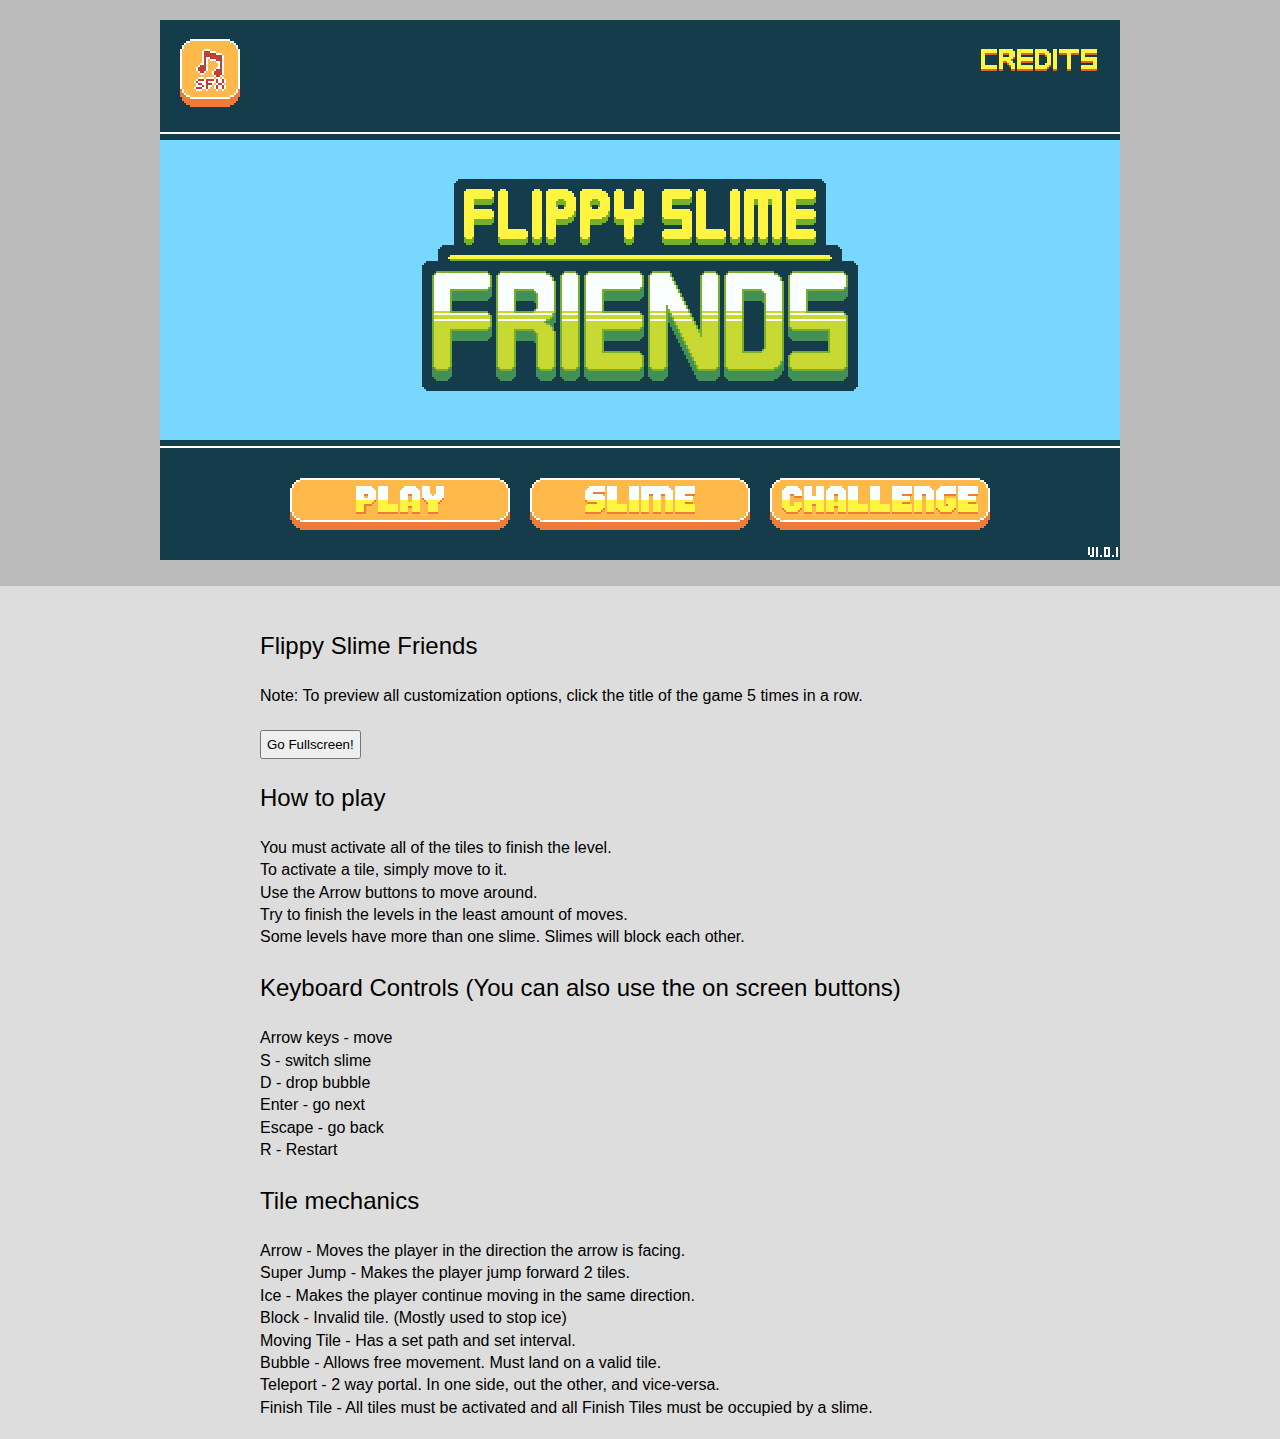
==== index.html @ e9627343 "version 1.0.1, fix music bug" ====
<!doctype html>
<html>
<head>
	<title>libGDX application</title>
	<meta http-equiv="content-type" content="text/html; charset=UTF-8">
	<meta id="gameViewport" name="viewport" content="width=device-width; initial-scale=1; maximum-scale=1; user-scalable=0;">
	<link href="styles.css" rel="stylesheet" type="text/css">
</head>

<body onkeydown="handleKey(event)" onmousedown="handleMouse(event)" style="margin:0;padding:0;background-color:#ddd;font-family:Arial;line-height:1.4;">

<div style="padding:20px; background-color:#bbb" align="center" id="embed-html"></div>
<script type="text/javascript" src="html/html.nocache.js"></script>

<div style="margin: auto; width:760px; max-width:760px; padding:20px;white-space:pre;">
<div style="font-size:24px;">Flippy Slime Friends</div>
Note: To preview all customization options, click the title of the game 5 times in a row.

<a href="fs"><button style="padding:5px;">Go Fullscreen!</button></a>

<div style="font-size:24px;">How to play</div>
You must activate all of the tiles to finish the level.
To activate a tile, simply move to it.
Use the Arrow buttons to move around.
Try to finish the levels in the least amount of moves.
Some levels have more than one slime. Slimes will block each other.

<div style="font-size:24px;">Keyboard Controls (You can also use the on screen buttons)</div>
Arrow keys - move
S - switch slime
D - drop bubble
Enter - go next
Escape - go back
R - Restart

<div style="font-size:24px;">Tile mechanics</div>
Arrow - Moves the player in the direction the arrow is facing.
Super Jump - Makes the player jump forward 2 tiles.
Ice - Makes the player continue moving in the same direction.
Block - Invalid tile. (Mostly used to stop ice)
Moving Tile - Has a set path and set interval.
Bubble - Allows free movement. Must land on a valid tile.
Teleport - 2 way portal. In one side, out the other, and vice-versa.
Finish Tile - All tiles must be activated and all Finish Tiles must be occupied by a slime.
</div>

</body>

<script>

function resize_canvas() {
  canvas_2d.restore();
  canvas_2d.save();

  var current_ratio = canvas_2d.canvas.width / canvas_2d.canvas.height;
  var new_ratio = window.innerWidth / window.innerHeight;
  var xratio = window.innerWidth / canvas_2d.canvas.width;
  var yratio = window.innerHeight / canvas_2d.canvas.height;

  if (current_ratio > new_ratio) screen_size_ratio = xratio;
  else screen_size_ratio = yratio;
  if (screen_size_ratio > 1) screen_size_ratio = 1;

  canvas_2d.scale (screen_size_ratio, screen_size_ratio);
}

function touch_start (event) {
  var touch = event.changedTouches;
  var x = Math.floor (touch[0].clientX / screen_size_ratio);
  var y = Math.floor (touch[0].clientY / screen_size_ratio);
}

function goFullscreen() {
/*
  var canvas = document.querySelector('canvas');
  canvas.addEventListener("touchstart", touch_start,  false);
  canvas.style.setProperty("image-rendering", "optimizeSpeed");
  canvas.style.setProperty("image-rendering", "-moz-crisp-edges");
  canvas.style.setProperty("image-rendering", "-webkit-optimize-contrast");
  canvas.style.setProperty("image-rendering", "-o-crisp-edges");
  canvas.style.setProperty("image-rendering", "pixelated");
  canvas.style.setProperty("-ms-interpolation-mode", "nearest-neighbor");
  canvas.webkitRequestFullScreen(Element.ALLOW_KEYBOARD_INPUT);
  canvas.mozRequestFullScreen();
  */
}

function handleMouse(event) {
  var canvas = document.querySelector('canvas');
  canvas.tabIndex = 1;
}

// if canvas is focused, stop moving around
function handleKey(event) {
  var canvas = document.querySelector('canvas');
  if (canvas == document.activeElement) {
    if (event.keyCode >= 37 && event.keyCode <= 40) {
  	  event.preventDefault();
    }	
  }
}
</script>
</html>
---- styles.css ----
canvas {
    cursor: default;
    outline: none;
}

body {
    background-color: #222222;
}

p {
    text-align: center;
    color: #eeeeee;
}

a {
    text-align: center;
    color: #bbbbff;
}

.superdev {
    color: rgb(37,37,37);
    text-shadow: 0px 1px 1px rgba(250,250,250,0.1);
    font-size: 50pt;
    display: block;
    position: relative;
    text-decoration: none;
    background-color: rgb(83,87,93);
    box-shadow: 0px 3px 0px 0px rgb(34,34,34),
                0px 7px 10px 0px rgb(17,17,17),
                inset 0px 1px 1px 0px rgba(250, 250, 250, .2),
                inset 0px -12px 35px 0px rgba(0, 0, 0, .5);
    width: 70px;
    height: 70px;
    border: 0;
    border-radius: 35px;
    text-align: center;
    line-height: 68px;
}

.superdev:active {
    box-shadow: 0px 0px 0px 0px rgb(34,34,34),
                0px 3px 7px 0px rgb(17,17,17),
                inset 0px 1px 1px 0px rgba(250, 250, 250, .2),
                inset 0px -10px 35px 5px rgba(0, 0, 0, .5);
    background-color: rgb(83,87,93);
    top: 3px;
    color: #fff;
    text-shadow: 0px 0px 3px rgb(250,250,250);
}

.superdev:hover {
    background-color: rgb(100,100,100);
}
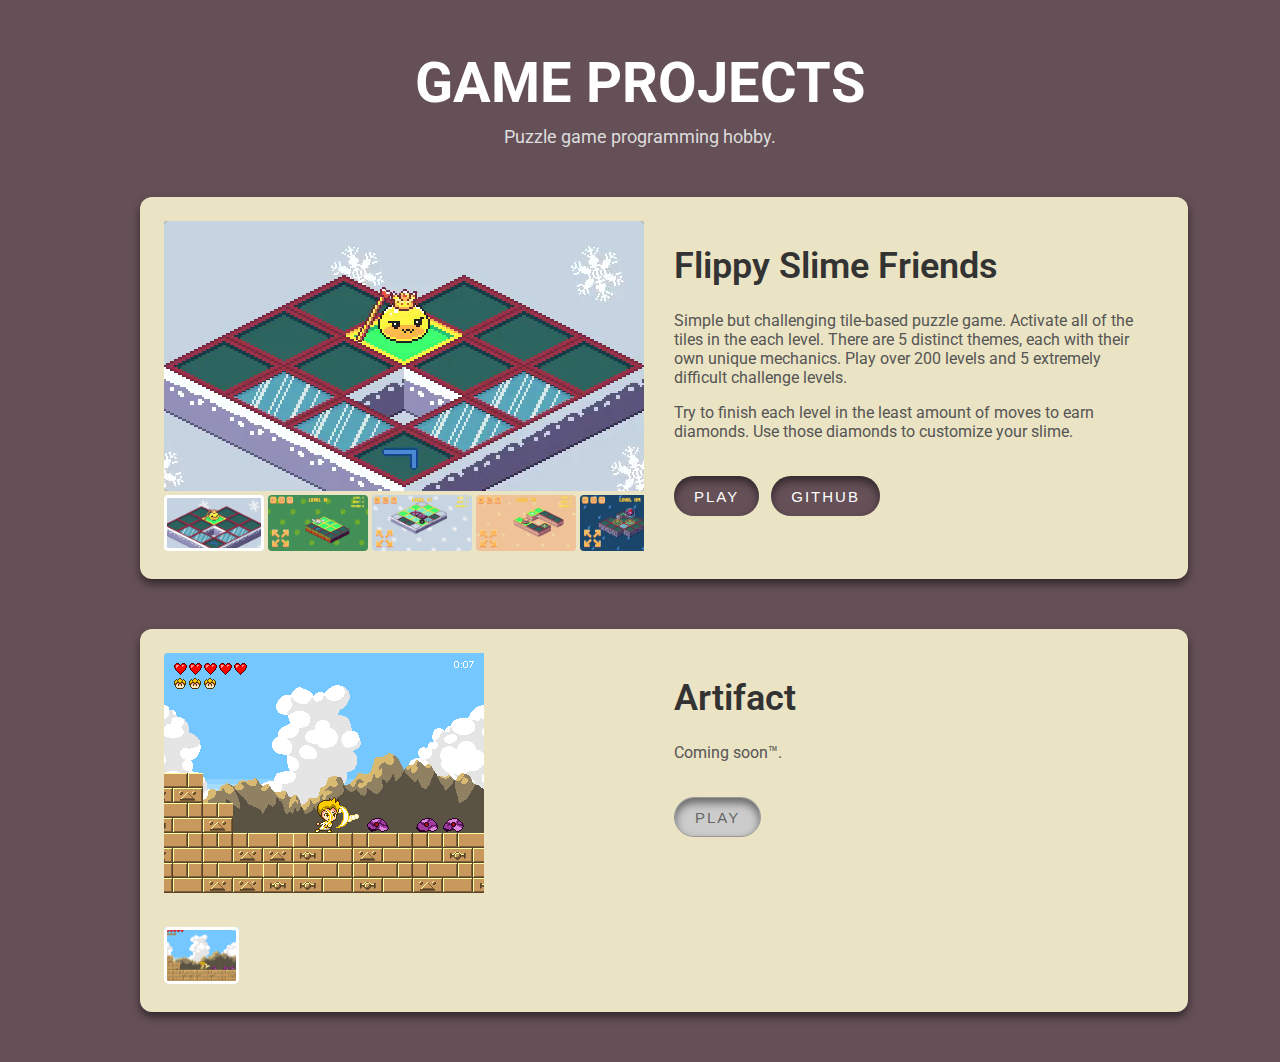
==== commit dc43968c: "actual website rebuild init" ====
--- a/index.html
+++ b/index.html
@@ -1,103 +1,59 @@
 <!doctype html>
 <html>
-<head>
-	<title>libGDX application</title>
-	<meta http-equiv="content-type" content="text/html; charset=UTF-8">
-	<meta id="gameViewport" name="viewport" content="width=device-width; initial-scale=1; maximum-scale=1; user-scalable=0;">
-	<link href="styles.css" rel="stylesheet" type="text/css">
-</head>
-
-<body onkeydown="handleKey(event)" onmousedown="handleMouse(event)" style="margin:0;padding:0;background-color:#ddd;font-family:Arial;line-height:1.4;">
-
-<div style="padding:20px; background-color:#bbb" align="center" id="embed-html"></div>
-<script type="text/javascript" src="html/html.nocache.js"></script>
-
-<div style="margin: auto; width:760px; max-width:760px; padding:20px;white-space:pre;">
-<div style="font-size:24px;">Flippy Slime Friends</div>
-Note: To preview all customization options, click the title of the game 5 times in a row.
-
-<a href="fs"><button style="padding:5px;">Go Fullscreen!</button></a>
-
-<div style="font-size:24px;">How to play</div>
-You must activate all of the tiles to finish the level.
-To activate a tile, simply move to it.
-Use the Arrow buttons to move around.
-Try to finish the levels in the least amount of moves.
-Some levels have more than one slime. Slimes will block each other.
-
-<div style="font-size:24px;">Keyboard Controls (You can also use the on screen buttons)</div>
-Arrow keys - move
-S - switch slime
-D - drop bubble
-Enter - go next
-Escape - go back
-R - Restart
-
-<div style="font-size:24px;">Tile mechanics</div>
-Arrow - Moves the player in the direction the arrow is facing.
-Super Jump - Makes the player jump forward 2 tiles.
-Ice - Makes the player continue moving in the same direction.
-Block - Invalid tile. (Mostly used to stop ice)
-Moving Tile - Has a set path and set interval.
-Bubble - Allows free movement. Must land on a valid tile.
-Teleport - 2 way portal. In one side, out the other, and vice-versa.
-Finish Tile - All tiles must be activated and all Finish Tiles must be occupied by a slime.
-</div>
-
-</body>
-
-<script>
-
-function resize_canvas() {
-  canvas_2d.restore();
-  canvas_2d.save();
-
-  var current_ratio = canvas_2d.canvas.width / canvas_2d.canvas.height;
-  var new_ratio = window.innerWidth / window.innerHeight;
-  var xratio = window.innerWidth / canvas_2d.canvas.width;
-  var yratio = window.innerHeight / canvas_2d.canvas.height;
-
-  if (current_ratio > new_ratio) screen_size_ratio = xratio;
-  else screen_size_ratio = yratio;
-  if (screen_size_ratio > 1) screen_size_ratio = 1;
-
-  canvas_2d.scale (screen_size_ratio, screen_size_ratio);
-}
-
-function touch_start (event) {
-  var touch = event.changedTouches;
-  var x = Math.floor (touch[0].clientX / screen_size_ratio);
-  var y = Math.floor (touch[0].clientY / screen_size_ratio);
-}
-
-function goFullscreen() {
-/*
-  var canvas = document.querySelector('canvas');
-  canvas.addEventListener("touchstart", touch_start,  false);
-  canvas.style.setProperty("image-rendering", "optimizeSpeed");
-  canvas.style.setProperty("image-rendering", "-moz-crisp-edges");
-  canvas.style.setProperty("image-rendering", "-webkit-optimize-contrast");
-  canvas.style.setProperty("image-rendering", "-o-crisp-edges");
-  canvas.style.setProperty("image-rendering", "pixelated");
-  canvas.style.setProperty("-ms-interpolation-mode", "nearest-neighbor");
-  canvas.webkitRequestFullScreen(Element.ALLOW_KEYBOARD_INPUT);
-  canvas.mozRequestFullScreen();
-  */
-}
-
-function handleMouse(event) {
-  var canvas = document.querySelector('canvas');
-  canvas.tabIndex = 1;
-}
-
-// if canvas is focused, stop moving around
-function handleKey(event) {
-  var canvas = document.querySelector('canvas');
-  if (canvas == document.activeElement) {
-    if (event.keyCode >= 37 && event.keyCode <= 40) {
-  	  event.preventDefault();
-    }	
-  }
-}
-</script>
+	<head>
+		<title>Game Projects</title>
+		<meta charset="utf-8">
+		<link rel="stylesheet" href="https://fonts.googleapis.com/css?family=Roboto">
+		<link rel="stylesheet" href="styles.css" type="text/css">
+		<link rel="shortcut icon" href="#">
+		<!--<script src="https://ajax.googleapis.com/ajax/libs/jquery/3.7.1/jquery.min.js"></script>-->
+		<script defer src="script.js"></script>
+	</head>
+	<body>
+		<div class="header">GAME PROJECTS</div>
+		<div class="sub-header">Puzzle game programming hobby.</div>
+		
+		<div class="game-box">
+			<div class="media-box">
+				<div class="gallery-container">
+					<div id="fsfMainImageContainer" class="main-image-container">
+						<video id="fsfMainVideo" width="480" height="270" class="main-video" loop><source id="fsfMainVideoSource"></video>
+						<img id="fsfMainImage" class="main-image">
+					</div>
+					<div class="thumbnail-container scroll-container">
+						<div id="fsfThumbnails" class="thumbnails"></div>
+					</div>
+				</div>
+			</div>
+			<div class="info-box">
+				<div class="game-title"><a class="game-title" href="fsf/index.html">Flippy Slime Friends</a></div>
+				<p>Simple but challenging tile-based puzzle game. Activate all of the tiles in the each level. There are 5 distinct themes, each with their own unique mechanics. Play over 200 levels and 5 extremely difficult challenge levels.</p>
+				<p>Try to finish each level in the least amount of moves to earn diamonds. Use those diamonds to customize your slime.</p>
+				<br/>
+				<a href="fsf/index.html"><button class="game-button">PLAY</button></a>
+				<a href="https://github.com/foreignguymike/flippyslimefriends_java"><button class="game-button">GITHUB</button></a>
+			</div>
+		</div>
+		
+		<div class="game-box">
+			<div class="media-box">
+				<div class="gallery-container">
+					<div id="fsfMainImageContainer" class="main-image-container">
+						<video id="aMainVideo" width="480" height="270" class="main-video" loop><source id="aMainVideoSource"></video>
+						<img id="aMainImage" class="main-image">
+					</div>
+					<div class="thumbnail-container scroll-container">
+						<div id="aThumbnails" class="thumbnails"></div>
+					</div>
+				</div>
+			</div>
+			<div class="info-box">
+				<div class="game-title">Artifact</div>
+				<p>Coming soon&trade;.</p>
+				<br/>
+				<a href="#"><button class="game-button" disabled>PLAY</button></a>
+			</div>
+		</div>
+		
+	</body>
 </html>
--- a/styles.css
+++ b/styles.css
@@ -1,53 +1,167 @@
-canvas {
-    cursor: default;
-    outline: none;
+:root {
+	--cbg: #655057;
+	--ct: #555;
+	--ctt: #333;
+}
+
+* {
+	scrollbar-width: thin;
+	scrollbar-color: var(--cbg) #00000000;
+}
+
+html {
+	display: table;
+	margin: auto;
+	background-color: var(--cbg);
+	height: 100%;
+	font-family: 'Roboto';
 }
 
 body {
-    background-color: #222222;
+	display: table-cell;
+	vertical-align: top;
+	width: 1000px;
+	padding-left: 24px;
+	padding-right: 24px;
 }
 
-p {
-    text-align: center;
-    color: #eeeeee;
+.header {
+	font-weight: 700;
+	font-size: 56px;
+	color: #080808;
+	margin-top: 50px;
+	margin-bottom: 10px;
+	text-align: center;
+	color: #fff;
 }
 
-a {
-    text-align: center;
-    color: #bbbbff;
+.sub-header {
+	font-size: 18px;
+	color: #ddd;
+	margin-bottom: 50px;
+	text-align: center;
 }
 
-.superdev {
-    color: rgb(37,37,37);
-    text-shadow: 0px 1px 1px rgba(250,250,250,0.1);
-    font-size: 50pt;
-    display: block;
-    position: relative;
-    text-decoration: none;
-    background-color: rgb(83,87,93);
-    box-shadow: 0px 3px 0px 0px rgb(34,34,34),
-                0px 7px 10px 0px rgb(17,17,17),
-                inset 0px 1px 1px 0px rgba(250, 250, 250, .2),
-                inset 0px -12px 35px 0px rgba(0, 0, 0, .5);
-    width: 70px;
-    height: 70px;
-    border: 0;
-    border-radius: 35px;
-    text-align: center;
-    line-height: 68px;
+.game-box {
+	float: left;
+	padding: 24px;
+	background-color: #ebe4c4;
+	border-radius: 12px;
+	box-shadow: 0px 5px 8px #00000080;
+	width: 100%;
+	transition: 0.3s;
+	margin-bottom: 50px;
 }
 
-.superdev:active {
-    box-shadow: 0px 0px 0px 0px rgb(34,34,34),
-                0px 3px 7px 0px rgb(17,17,17),
-                inset 0px 1px 1px 0px rgba(250, 250, 250, .2),
-                inset 0px -10px 35px 5px rgba(0, 0, 0, .5);
-    background-color: rgb(83,87,93);
-    top: 3px;
-    color: #fff;
-    text-shadow: 0px 0px 3px rgb(250,250,250);
+.media-box {
+	float: left;
+	margin-right: 30px;
 }
 
-.superdev:hover {
-    background-color: rgb(100,100,100);
+.info-box {
+	font-size: 16px;
+	color: var(--ct);
+	margin-left: 50px;
+	margin-right: 30px;
+	white-space: initial;
+	word-wrap: break-word;
 }
+
+.game-title {
+	font-weight: 600;
+	font-size: 36px;
+	color: var(--ctt);
+	margin-top: 24px;
+	margin-bottom: 24px;
+	text-decoration: none;
+}
+
+.gallery-container {
+    display: flex;
+    flex-direction: column;
+}
+
+.main-image-container {
+	width: 480px;
+    height: 270px;
+	overflow: hidden;
+	margin-bottom: 4px;
+	position: relative;
+	text-align:center;
+	border-radius: 4px;
+}
+
+.main-video {
+	background-color: #000;
+}
+
+.thumbnail-container {
+	width: 480px;
+    overflow-x: auto;
+    white-space: nowrap;
+}
+
+.thumbnails img {
+    width: auto;
+	height: 56.25px;
+    margin-right: 4px;
+	object-fit: contain;
+    cursor: pointer;
+	border-radius: 4px;
+	transition: 0.1s;
+}
+
+.active-thumbnail {
+	outline: 3px solid #fff;
+	outline-offset: -3px;
+}
+
+.game-button {
+	padding-left: 20px;
+	padding-right: 20px;
+	margin-right: 8px;
+	height: 40px;
+	border: 0px;
+	background: #655057;
+	border-radius: 20px;
+	box-shadow: inset 0px 5px 8px #00000080;
+	color: #fff;
+	font-size: 15px;
+	letter-spacing: 2px;
+	transition: 0.3s;
+	cursor: pointer;
+}
+
+.game-button:disabled,
+.game-button[disabled] {
+  border: 1px solid #999999;
+  background-color: #cccccc;
+  color: #666666;
+  cursor: not-allowed;
+}
+
+.game-button:hover:enabled {
+	background: #a58087;
+}
+
+/////////////////////////////
+
+.scroll-container {
+}
+
+::-webkit-scrollbar {
+  height: 10px;
+}
+
+::-webkit-scrollbar-thumb {
+  background: var(--cbg);
+  border-radius: 5px;
+}
+
+:hover::-webkit-scrollbar {
+  height: 10px;
+}
+
+:hover::-webkit-scrollbar-thumb {
+  background: #CB8175;
+}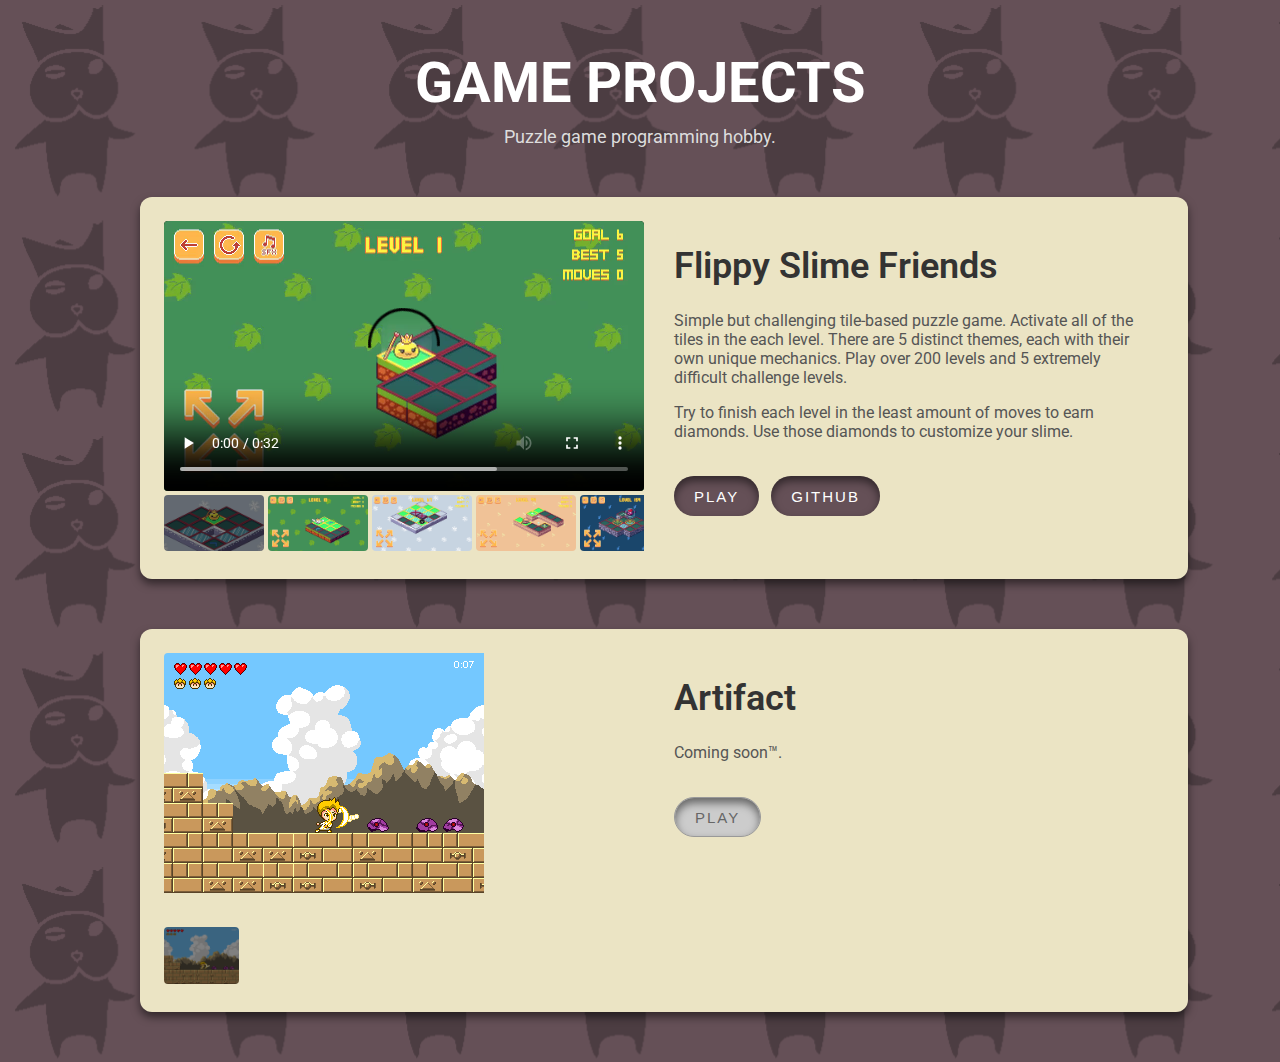
==== commit 43ae63b3: "maybe fix video player? new fsf video" ====
--- a/index.html
+++ b/index.html
@@ -17,7 +17,7 @@
 			<div class="media-box">
 				<div class="gallery-container">
 					<div id="fsfMainImageContainer" class="main-image-container">
-						<video id="fsfMainVideo" width="480" height="270" class="main-video" loop><source id="fsfMainVideoSource"></video>
+						<video id="fsfMainVideo" width="480" height="270" class="main-video" loop controls preload="auto" autoplay="autoplay"><source id="fsfMainVideoSource"></video>
 						<img id="fsfMainImage" class="main-image">
 					</div>
 					<div class="thumbnail-container scroll-container">
@@ -39,10 +39,10 @@
 			<div class="media-box">
 				<div class="gallery-container">
 					<div id="fsfMainImageContainer" class="main-image-container">
-						<video id="aMainVideo" width="480" height="270" class="main-video" loop><source id="aMainVideoSource"></video>
+						<video id="aMainVideo" width="480" height="270" class="main-video" loop controls preload="auto" autoplay="autoplay"><source id="aMainVideoSource"></video>
 						<img id="aMainImage" class="main-image">
 					</div>
-					<div class="thumbnail-container scroll-container">
+					<div class="thumbnail-container cusstom-scroll">
 						<div id="aThumbnails" class="thumbnails"></div>
 					</div>
 				</div>
@@ -51,7 +51,7 @@
 				<div class="game-title">Artifact</div>
 				<p>Coming soon&trade;.</p>
 				<br/>
-				<a href="#"><button class="game-button" disabled>PLAY</button></a>
+				<button class="game-button" disabled>PLAY</button>
 			</div>
 		</div>
 		
--- a/styles.css
+++ b/styles.css
@@ -13,6 +13,8 @@
 	display: table;
 	margin: auto;
 	background-color: var(--cbg);
+	background-image: url("bg.png");
+	background-repeat: space;
 	height: 100%;
 	font-family: 'Roboto';
 }
@@ -108,12 +110,13 @@
 	object-fit: contain;
     cursor: pointer;
 	border-radius: 4px;
-	transition: 0.1s;
+	transition: 0.3s;
 }
 
 .active-thumbnail {
-	outline: 3px solid #fff;
-	outline-offset: -3px;
+	filter: brightness(50%);
+	/*outline: 3px solid #fff;
+	outline-offset: -3px;*/
 }
 
 .game-button {
@@ -134,10 +137,10 @@
 
 .game-button:disabled,
 .game-button[disabled] {
-  border: 1px solid #999999;
-  background-color: #cccccc;
-  color: #666666;
-  cursor: not-allowed;
+	border: 1px solid #999999;
+	background-color: #cccccc;
+	color: #666666;
+	cursor: not-allowed;
 }
 
 .game-button:hover:enabled {
@@ -146,22 +149,20 @@
 
 /////////////////////////////
 
-.scroll-container {
-}
-
 ::-webkit-scrollbar {
-  height: 10px;
+	width: 10px
+	height: 10px;
 }
 
 ::-webkit-scrollbar-thumb {
-  background: var(--cbg);
-  border-radius: 5px;
+	background: var(--cbg);
+	border-radius: 5px;
 }
 
-:hover::-webkit-scrollbar {
-  height: 10px;
+hover::-webkit-scrollbar {
+	height: 10px;
 }
 
-:hover::-webkit-scrollbar-thumb {
-  background: #CB8175;
+hover::-webkit-scrollbar-thumb {
+	background: #CB8175;
 }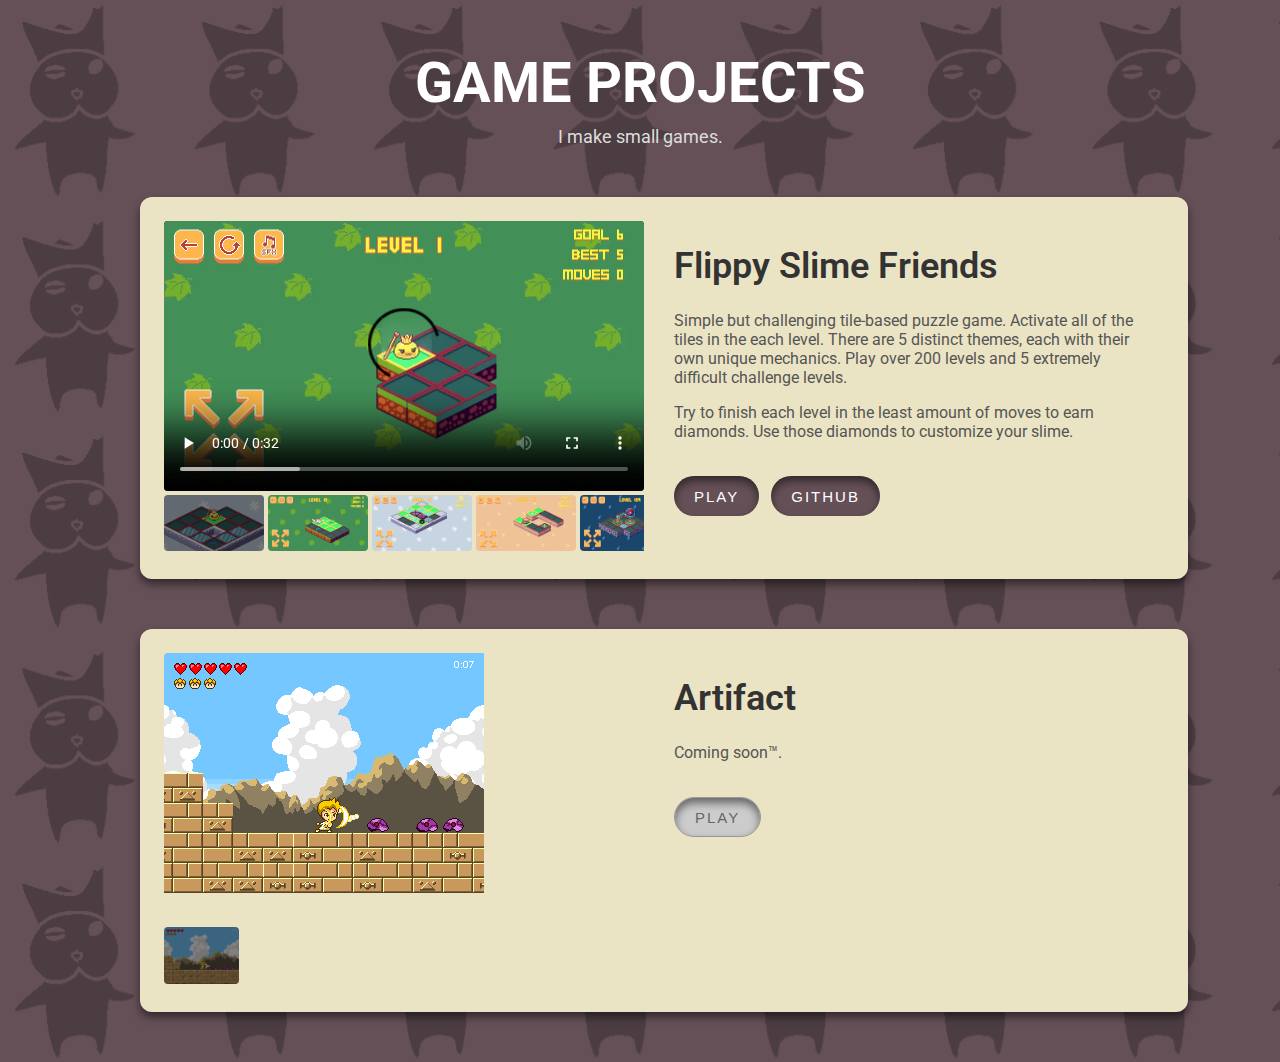
==== commit 6e8f089f: "first favicon" ====
--- a/index.html
+++ b/index.html
@@ -3,15 +3,21 @@
 	<head>
 		<title>Game Projects</title>
 		<meta charset="utf-8">
+		
+		<link rel="apple-touch-icon" sizes="180x180" href="/apple-touch-icon.png">
+		<link rel="icon" type="image/png" sizes="32x32" href="/favicon-32x32.png">
+		<link rel="icon" type="image/png" sizes="16x16" href="/favicon-16x16.png">
+		<link rel="manifest" href="/site.webmanifest">
+		
 		<link rel="stylesheet" href="https://fonts.googleapis.com/css?family=Roboto">
 		<link rel="stylesheet" href="styles.css" type="text/css">
-		<link rel="shortcut icon" href="#">
+		
 		<!--<script src="https://ajax.googleapis.com/ajax/libs/jquery/3.7.1/jquery.min.js"></script>-->
 		<script defer src="script.js"></script>
 	</head>
 	<body>
 		<div class="header">GAME PROJECTS</div>
-		<div class="sub-header">Puzzle game programming hobby.</div>
+		<div class="sub-header">I make small games.</div>
 		
 		<div class="game-box">
 			<div class="media-box">
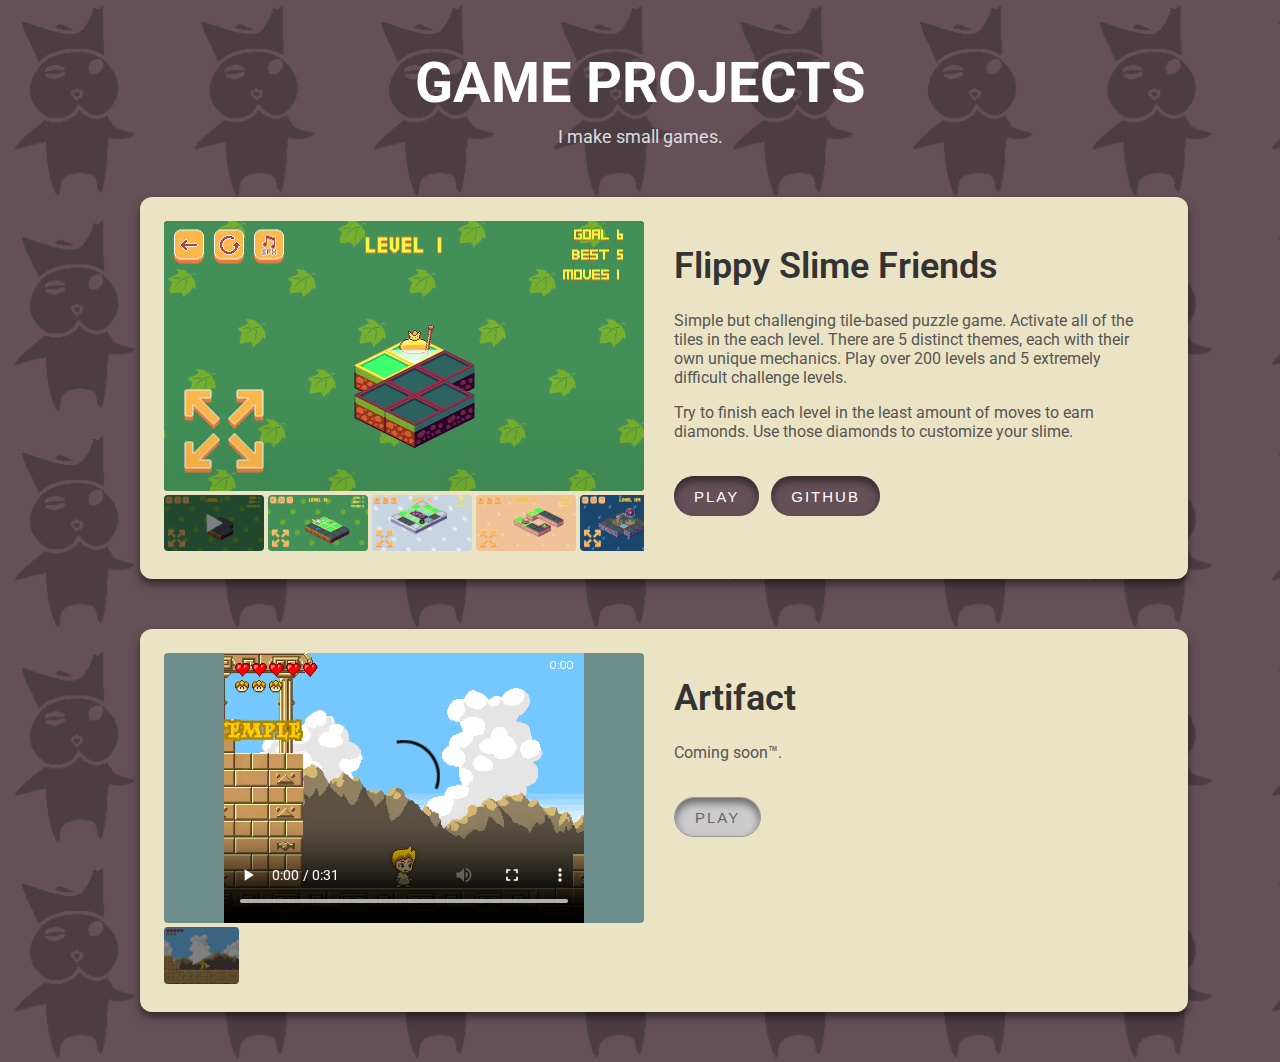
==== commit a90d9dea: "new artifact video" ====
--- a/index.html
+++ b/index.html
@@ -23,7 +23,7 @@
 			<div class="media-box">
 				<div class="gallery-container">
 					<div id="fsfMainImageContainer" class="main-image-container">
-						<video id="fsfMainVideo" width="480" height="270" class="main-video" loop controls preload="auto" autoplay="autoplay"><source id="fsfMainVideoSource"></video>
+						<video id="fsfMainVideo" width="480" height="270" class="main-video" loop controls preload="auto" autoplay="autoplay" muted><source id="fsfMainVideoSource"></video>
 						<img id="fsfMainImage" class="main-image">
 					</div>
 					<div class="thumbnail-container scroll-container">
@@ -32,7 +32,7 @@
 				</div>
 			</div>
 			<div class="info-box">
-				<div class="game-title"><a class="game-title" href="fsf/index.html">Flippy Slime Friends</a></div>
+				<div class="game-title">Flippy Slime Friends</div>
 				<p>Simple but challenging tile-based puzzle game. Activate all of the tiles in the each level. There are 5 distinct themes, each with their own unique mechanics. Play over 200 levels and 5 extremely difficult challenge levels.</p>
 				<p>Try to finish each level in the least amount of moves to earn diamonds. Use those diamonds to customize your slime.</p>
 				<br/>
@@ -45,7 +45,7 @@
 			<div class="media-box">
 				<div class="gallery-container">
 					<div id="fsfMainImageContainer" class="main-image-container">
-						<video id="aMainVideo" width="480" height="270" class="main-video" loop controls preload="auto" autoplay="autoplay"><source id="aMainVideoSource"></video>
+						<video id="aMainVideo" height="100%" class="main-video" loop controls preload="auto" autoplay="autoplay"><source id="aMainVideoSource"></video>
 						<img id="aMainImage" class="main-image">
 					</div>
 					<div class="thumbnail-container cusstom-scroll">
--- a/styles.css
+++ b/styles.css
@@ -1,5 +1,7 @@
 :root {
 	--cbg: #655057;
+	--ccbg: #ebe4c4;
+	--cvbg: #6d8d8a;
 	--ct: #555;
 	--ctt: #333;
 }
@@ -47,7 +49,7 @@
 .game-box {
 	float: left;
 	padding: 24px;
-	background-color: #ebe4c4;
+	background-color: var(--ccbg);
 	border-radius: 12px;
 	box-shadow: 0px 5px 8px #00000080;
 	width: 100%;
@@ -89,12 +91,15 @@
 	overflow: hidden;
 	margin-bottom: 4px;
 	position: relative;
-	text-align:center;
+	text-align: center;
 	border-radius: 4px;
+	overflow: hidden;
+	background-color: var(--cvbg);
 }
 
 .main-video {
 	background-color: #000;
+	margin: auto;
 }
 
 .thumbnail-container {
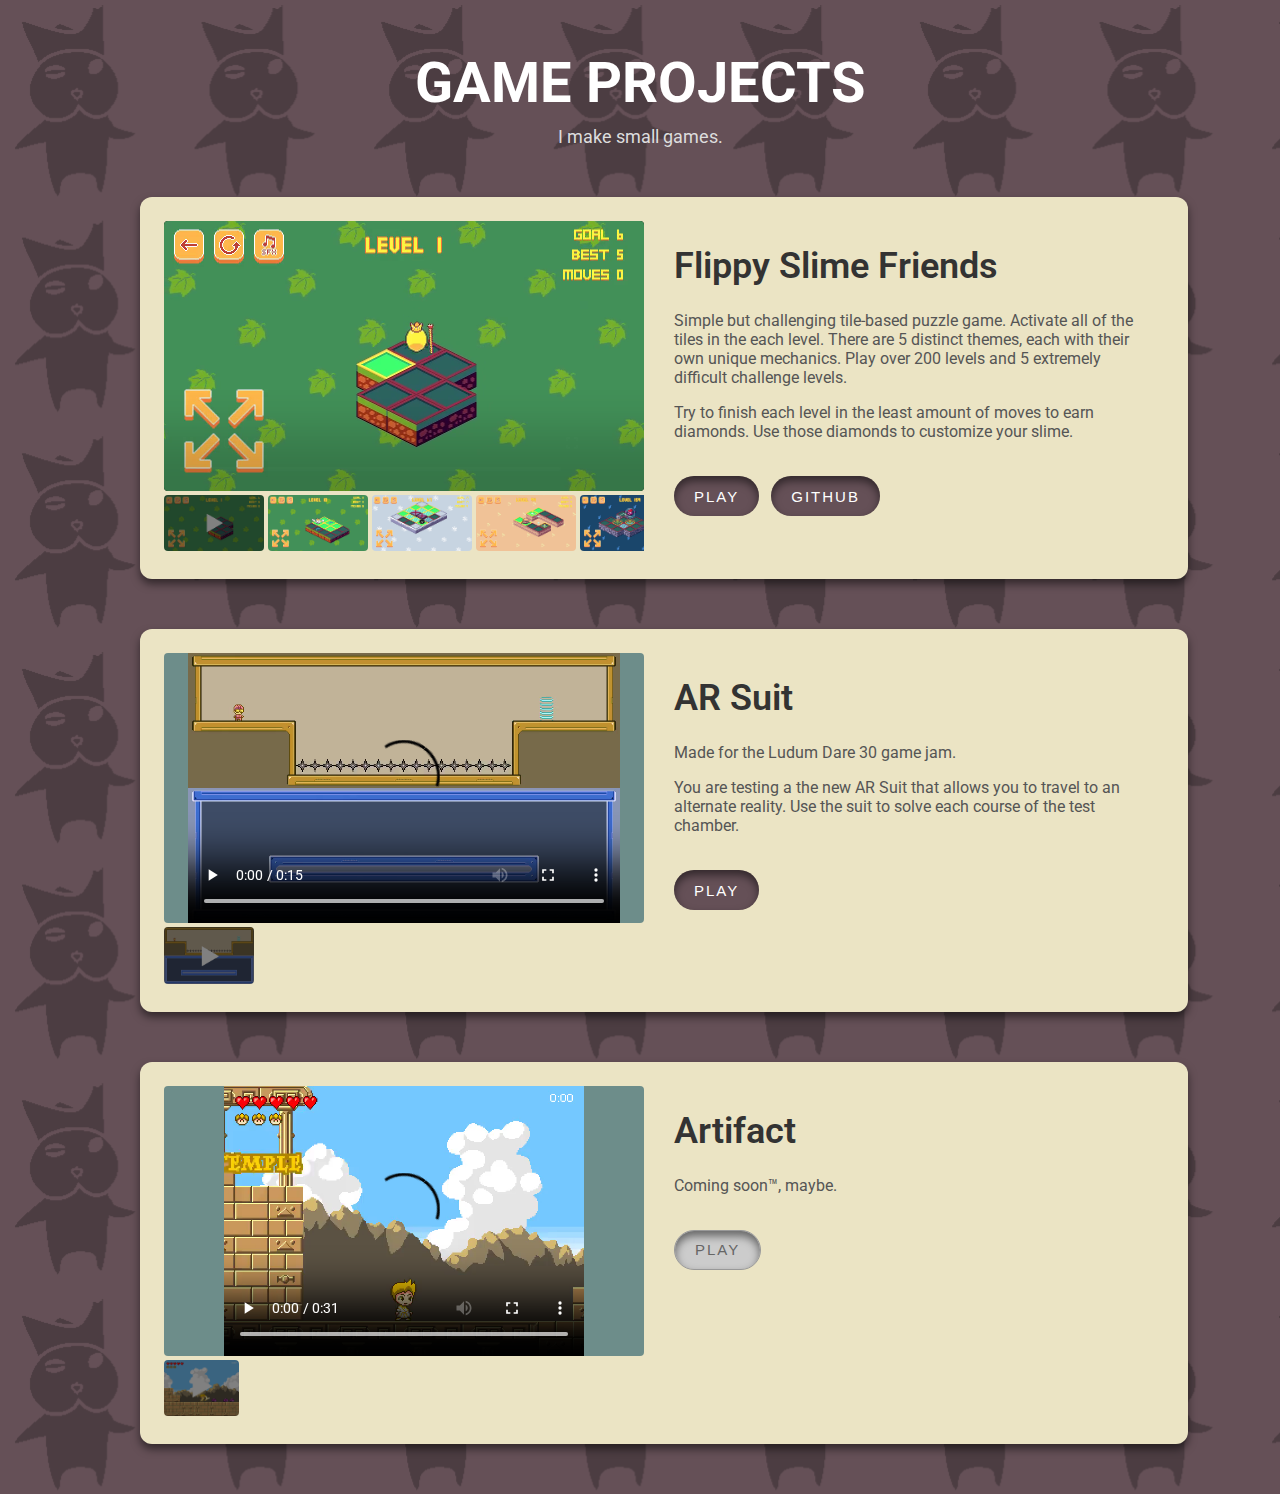
==== commit 3d9d9289: "added ar suit" ====
--- a/index.html
+++ b/index.html
@@ -36,7 +36,7 @@
 				<p>Simple but challenging tile-based puzzle game. Activate all of the tiles in the each level. There are 5 distinct themes, each with their own unique mechanics. Play over 200 levels and 5 extremely difficult challenge levels.</p>
 				<p>Try to finish each level in the least amount of moves to earn diamonds. Use those diamonds to customize your slime.</p>
 				<br/>
-				<a href="fsf/index.html"><button class="game-button">PLAY</button></a>
+				<a href="fsf"><button class="game-button">PLAY</button></a>
 				<a href="https://github.com/foreignguymike/flippyslimefriends_java"><button class="game-button">GITHUB</button></a>
 			</div>
 		</div>
@@ -44,8 +44,29 @@
 		<div class="game-box">
 			<div class="media-box">
 				<div class="gallery-container">
-					<div id="fsfMainImageContainer" class="main-image-container">
-						<video id="aMainVideo" height="100%" class="main-video" loop controls preload="auto" autoplay="autoplay"><source id="aMainVideoSource"></video>
+					<div id="ld30MainImageContainer" class="main-image-container">
+						<video id="ld30MainVideo" height="100%" class="main-video" loop controls preload="auto"><source id="ld30MainVideoSource"></video>
+						<img id="ld30MainImage" class="main-image">
+					</div>
+					<div class="thumbnail-container cusstom-scroll">
+						<div id="ld30Thumbnails" class="thumbnails"></div>
+					</div>
+				</div>
+			</div>
+			<div class="info-box">
+				<div class="game-title">AR Suit</div>
+				<p>Made for the Ludum Dare 30 game jam.</p>
+				<p>You are testing a the new AR Suit that allows you to travel to an alternate reality. Use the suit to solve each course of the test chamber.</p>
+				<br/>
+				<a href="ld30"><button class="game-button">PLAY</button></a>
+			</div>
+		</div>
+		
+		<div class="game-box">
+			<div class="media-box">
+				<div class="gallery-container">
+					<div id="aMainImageContainer" class="main-image-container">
+						<video id="aMainVideo" height="100%" class="main-video" loop controls preload="auto"><source id="aMainVideoSource"></video>
 						<img id="aMainImage" class="main-image">
 					</div>
 					<div class="thumbnail-container cusstom-scroll">
@@ -55,7 +76,7 @@
 			</div>
 			<div class="info-box">
 				<div class="game-title">Artifact</div>
-				<p>Coming soon&trade;.</p>
+				<p>Coming soon&trade;, maybe.</p>
 				<br/>
 				<button class="game-button" disabled>PLAY</button>
 			</div>
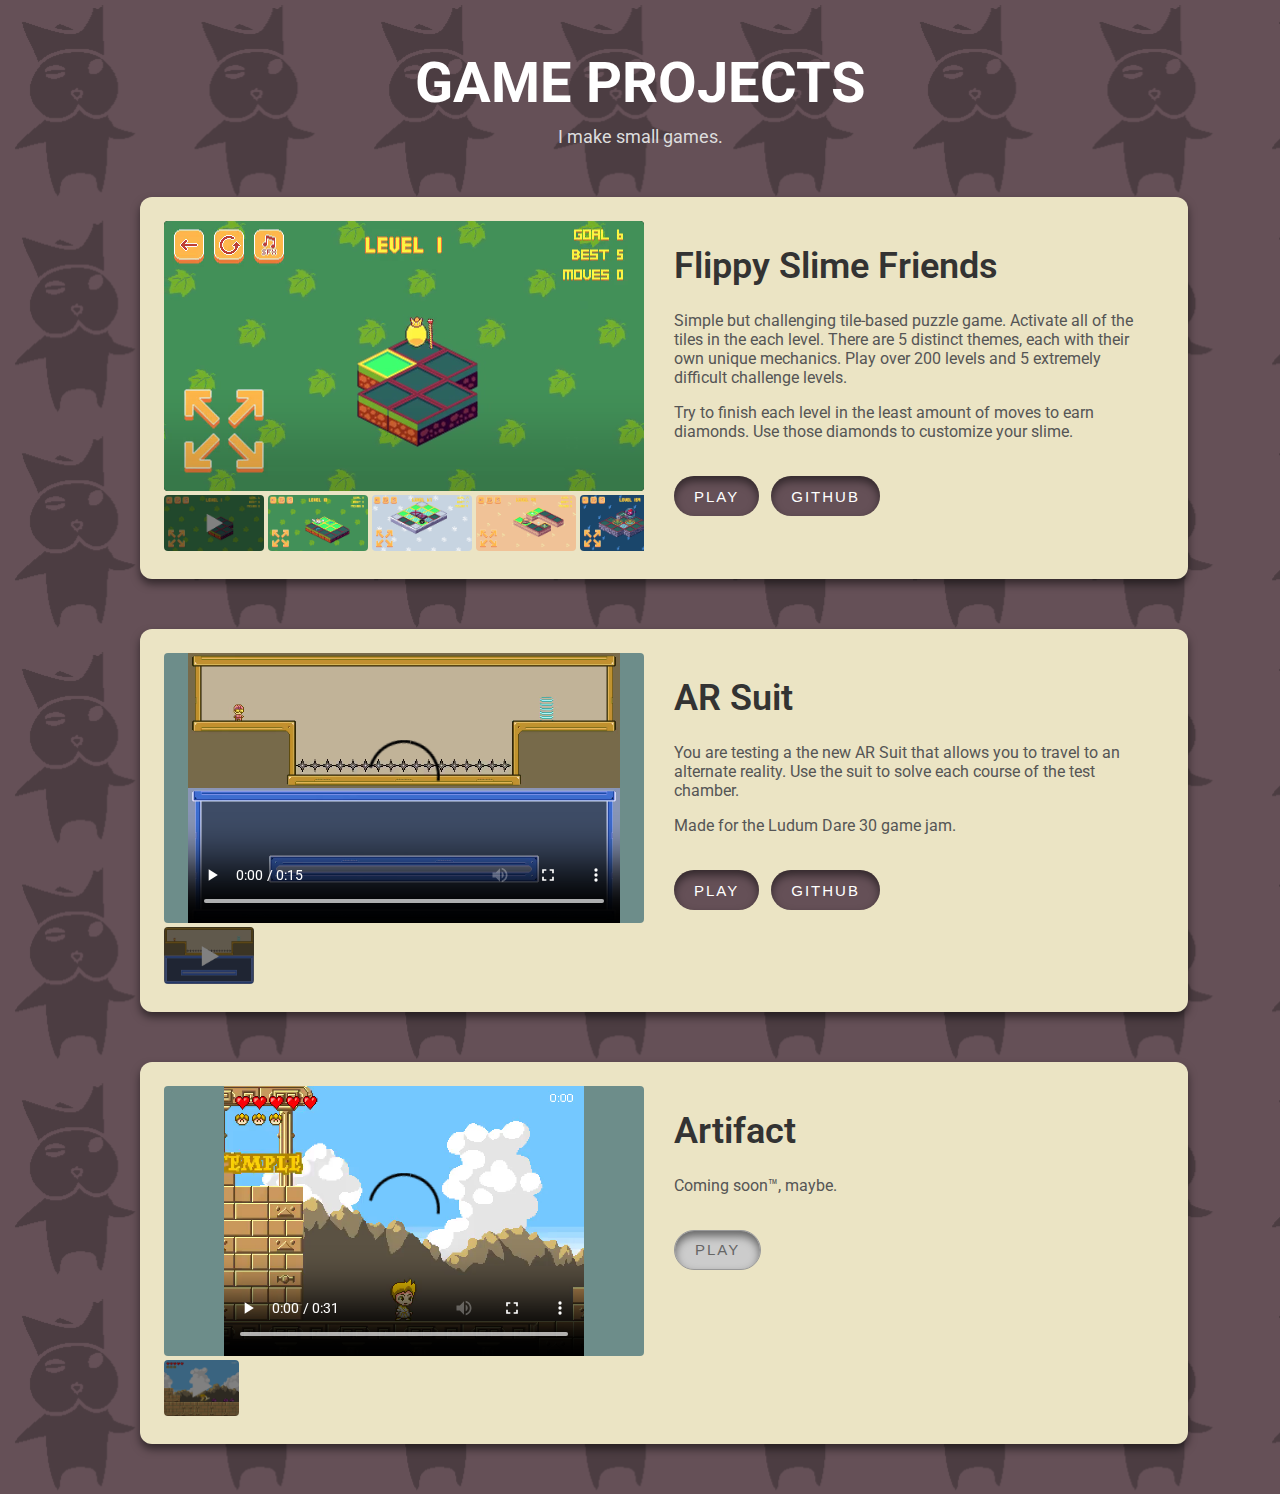
==== commit 3e756f5f: "ar suit github link" ====
--- a/index.html
+++ b/index.html
@@ -55,10 +55,11 @@
 			</div>
 			<div class="info-box">
 				<div class="game-title">AR Suit</div>
+				<p>You are testing a the new AR Suit that allows you to travel to an alternate reality. Use the suit to solve each course of the test chamber.</p>
 				<p>Made for the Ludum Dare 30 game jam.</p>
-				<p>You are testing a the new AR Suit that allows you to travel to an alternate reality. Use the suit to solve each course of the test chamber.</p>
 				<br/>
 				<a href="ld30"><button class="game-button">PLAY</button></a>
+				<a href="https://github.com/foreignguymike/LD30"><button class="game-button">GITHUB</button></a>
 			</div>
 		</div>
 		
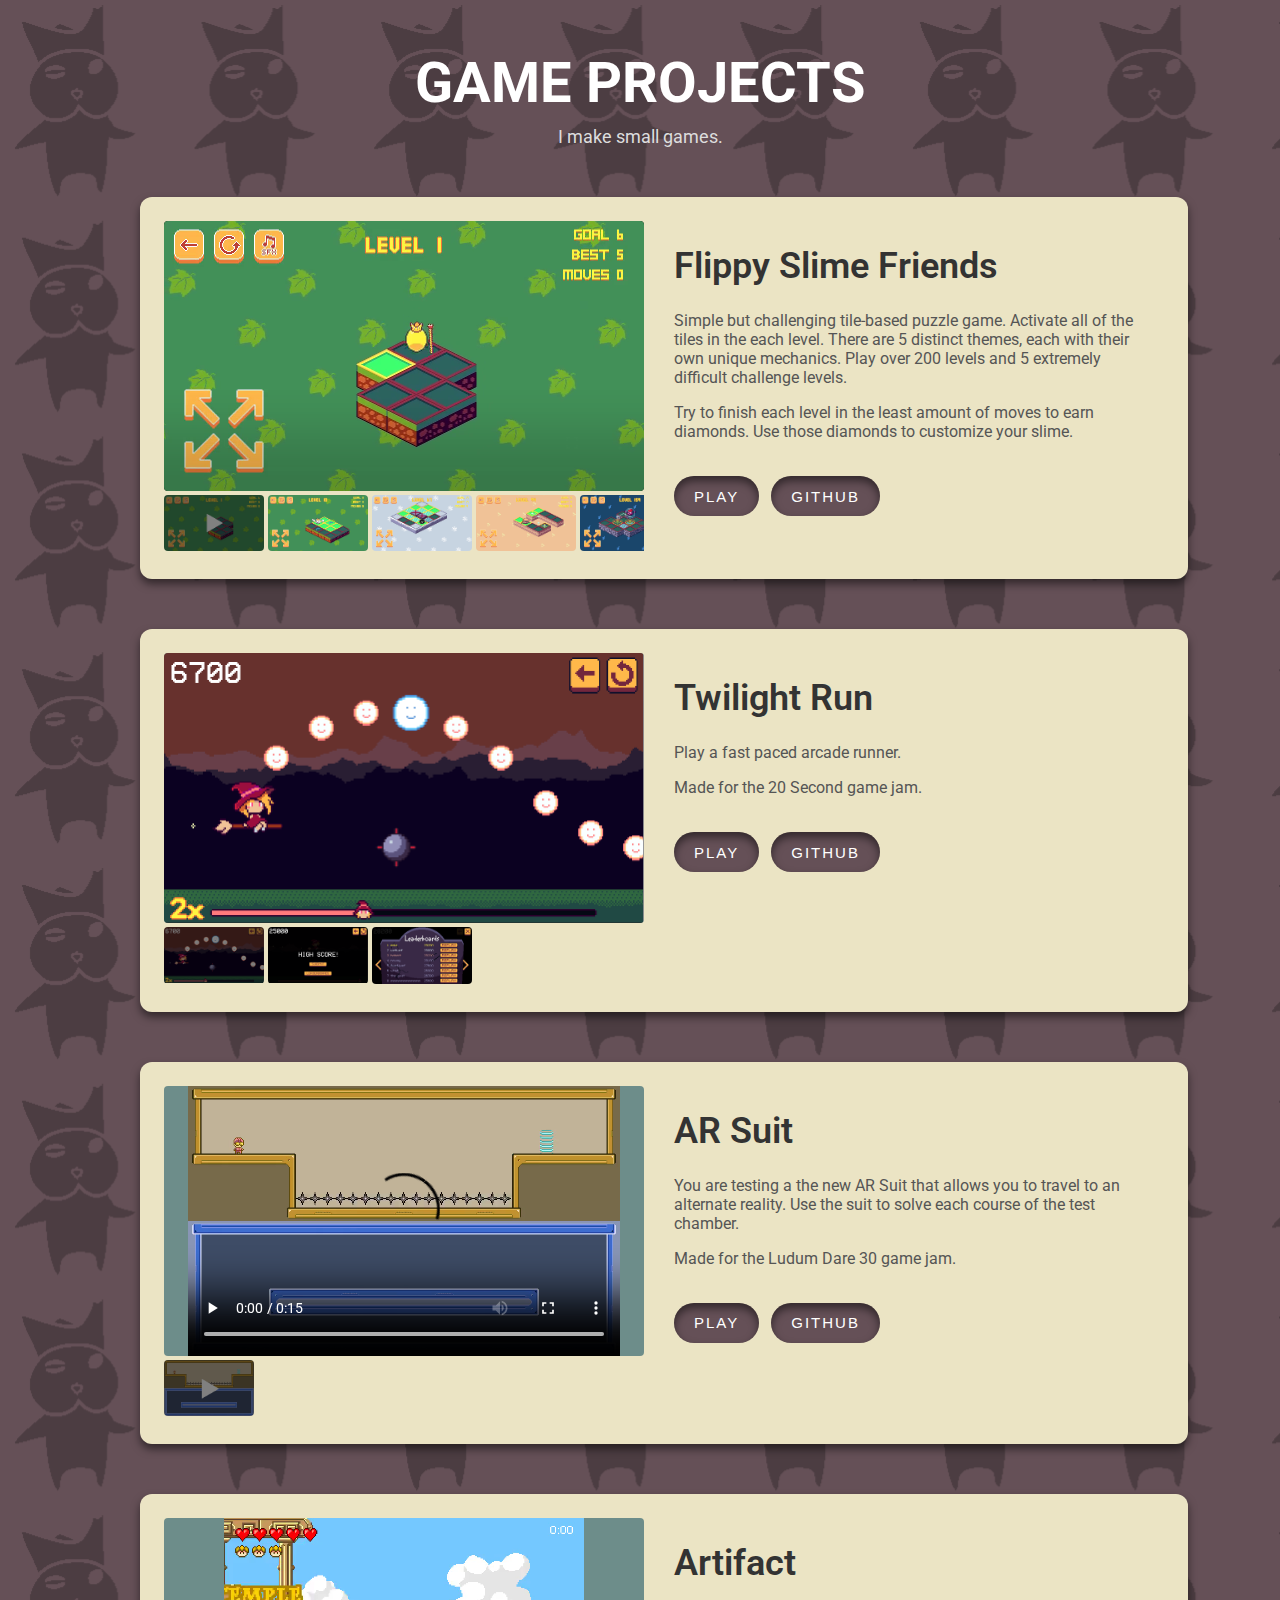
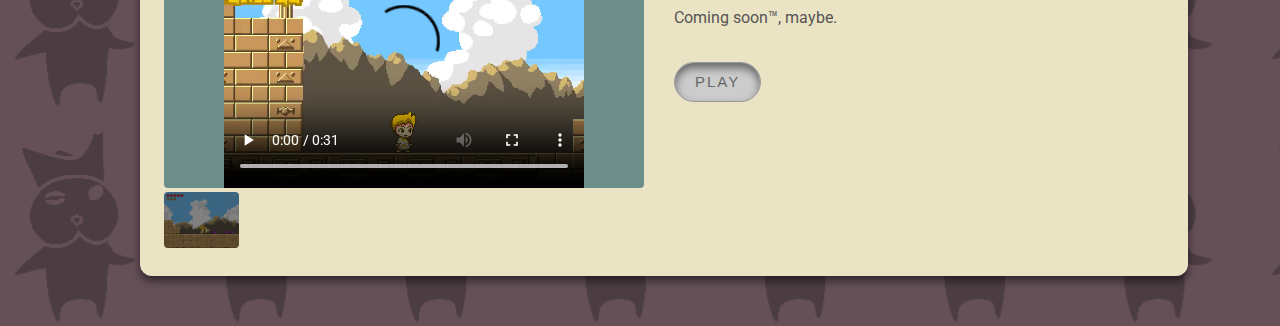
==== commit be163fc8: "twilight run" ====
--- a/index.html
+++ b/index.html
@@ -38,6 +38,27 @@
 				<br/>
 				<a href="fsf"><button class="game-button">PLAY</button></a>
 				<a href="https://github.com/foreignguymike/flippyslimefriends_java"><button class="game-button">GITHUB</button></a>
+			</div>
+		</div>
+		
+		<div class="game-box">
+			<div class="media-box">
+				<div class="gallery-container">
+					<div id="twilightRunMainImageContainer" class="main-image-container">
+						<img id="twilightRunMainImage" class="main-image">
+					</div>
+					<div class="thumbnail-container cusstom-scroll">
+						<div id="twilightRunThumbnails" class="thumbnails"></div>
+					</div>
+				</div>
+			</div>
+			<div class="info-box">
+				<div class="game-title">Twilight Run</div>
+				<p>Play a fast paced arcade runner.</p>
+				<p>Made for the 20 Second game jam.</p>
+				<br/>
+				<a href="tr"><button class="game-button">PLAY</button></a>
+				<a href="https://github.com/foreignguymike/20todusk"><button class="game-button">GITHUB</button></a>
 			</div>
 		</div>
 		
--- a/styles.css
+++ b/styles.css
@@ -97,6 +97,12 @@
 	background-color: var(--cvbg);
 }
 
+.main-image {
+	width: 100%;
+	height: 100%;
+	object-fit: contain;
+}
+
 .main-video {
 	background-color: #000;
 	margin: auto;
